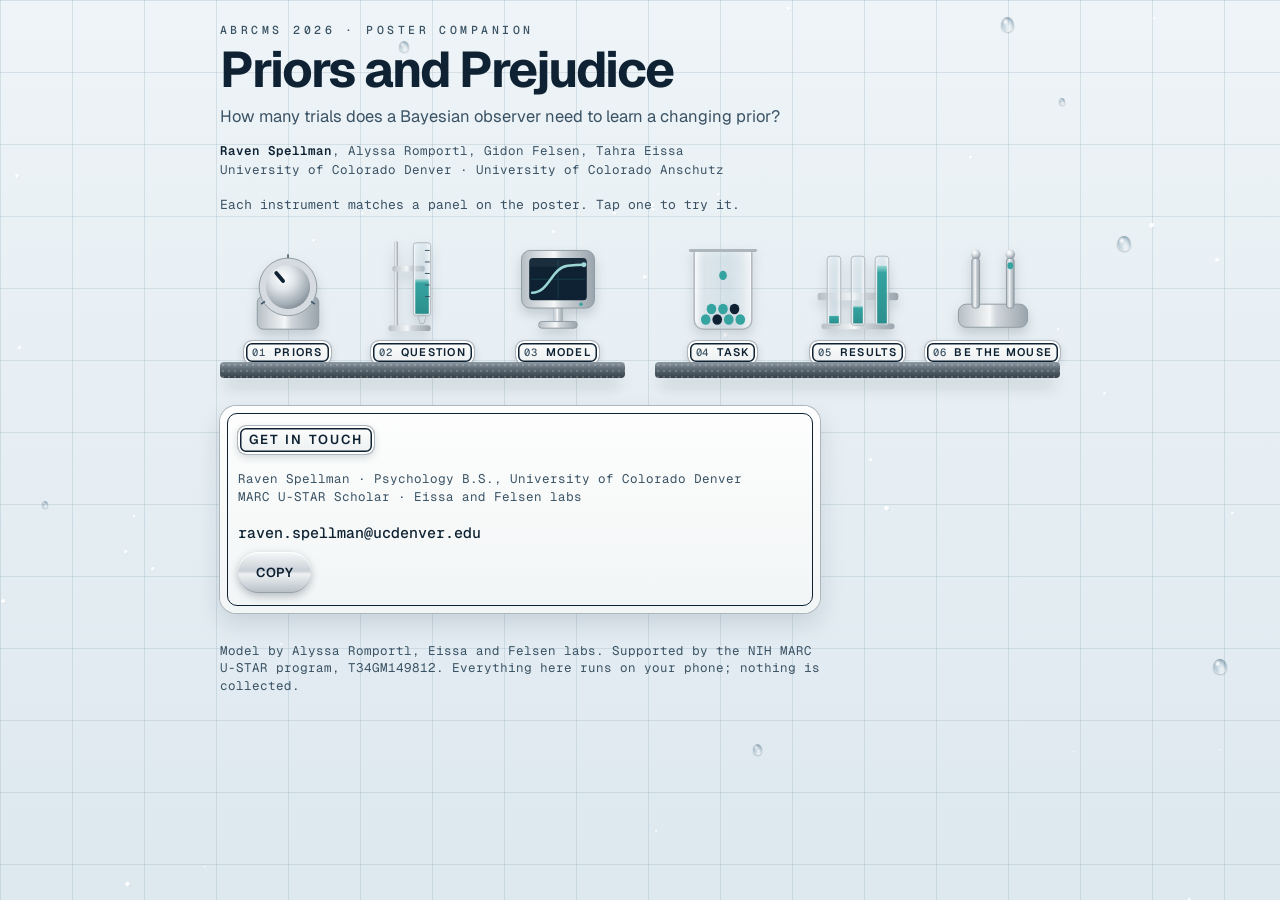
==== index.html @ 7773c052 "Move the game's wrong-flash off the reserved LATE red The be-the-mouse game flashed --late (#b9313d)" ====
<!doctype html>
<html lang="en">
<head>
<meta charset="utf-8">
<meta name="viewport" content="width=device-width,initial-scale=1,viewport-fit=cover">
<meta name="description" content="Poster companion for Priors and Prejudice (ABRCMS 2026): hands-on Bayesian observer stations.">
<title>Priors and Prejudice</title>
<link rel="stylesheet" href="https://fonts.googleapis.com/css2?family=Geist:wght@400;500;600;700&family=Geist+Mono:wght@400;500;600&display=swap">
<link rel="stylesheet" href="wetlab.css">
</head>
<body>
<style>
/* shelf page */
.shelfrow{display:grid;grid-template-columns:repeat(3,1fr);gap:8px;align-items:end;padding:0 4px}
.obj{appearance:none;border:0;background:none;cursor:pointer;display:flex;flex-direction:column;align-items:center;gap:8px;padding:6px 0 0;min-width:0}
.obj svg{width:100%;max-width:96px;height:96px;display:block;filter:drop-shadow(0 6px 6px rgba(14,34,51,.18));transition:transform .2s var(--slosh)}
.obj:hover svg,.obj:focus-visible svg{transform:translateY(-3px)}
.obj .plate{font-size:11px;letter-spacing:.12em;padding:4px 8px 5px;white-space:nowrap}
.obj .plate .n{font-size:10.5px}
.shelfwrap{display:flex;flex-direction:column;gap:0}
.shelfwrap .shelf{margin-top:-2px}
.shelves>.shelfwrap+.shelfwrap{margin-top:22px}
.mail{display:flex;gap:10px;align-items:center;flex-wrap:wrap}
.addr{font:500 15px var(--mono);user-select:all;overflow-wrap:anywhere;min-width:0;flex:1 1 100%}
.role{font:400 12.5px/1.5 var(--mono);color:var(--ink2);margin:0}
.by{font:400 12.5px/1.55 var(--mono);color:var(--ink2);margin:12px 0 0}
.by b{font-weight:600;color:var(--ink)}
.howto{font:400 13px/1.45 var(--mono);color:var(--ink2);margin:0}

/* stations share these */
.station[hidden]{display:none}
.instrument{display:flex;flex-direction:column;gap:14px}

/* 01 dial */
.s1grid{display:grid;grid-template-columns:1fr 92px;gap:14px;align-items:stretch}
.window{border-radius:14px;overflow:hidden;background:#7d8790;box-shadow:inset 0 0 0 3px var(--steel1),inset 0 0 0 4.5px var(--steel2),0 4px 10px rgba(14,34,51,.18);aspect-ratio:4/3;width:100%;max-width:100%}
.window canvas{width:100%;height:100%;display:block}
.knobrow{display:flex;align-items:center;gap:16px}
.knob{position:relative;width:108px;height:108px;flex:none;border-radius:50%;touch-action:none;cursor:grab;
  background:radial-gradient(circle at 38% 30%,#ffffff 0 10%,#e3e8eb 30%,#a9b3ba 72%,#8a959d 100%);
  box-shadow:0 0 0 6px #d5dbe0,0 0 0 7px #8f9aa3,0 8px 16px rgba(14,34,51,.35),inset 0 -4px 8px rgba(14,34,51,.25)}
.knob::after{content:"";position:absolute;left:50%;top:8px;width:5px;height:24px;margin-left:-2.5px;border-radius:3px;background:var(--ink);transform-origin:50% 46px;transform:rotate(var(--rot,0deg))}
.knobring{position:absolute;inset:-16px;border-radius:50%;pointer-events:none;background:repeating-conic-gradient(from -135deg,var(--ink2) 0 1.2deg,transparent 1.2deg 27deg);-webkit-mask:radial-gradient(circle,transparent 62px,#000 63px,#000 66px,transparent 67px);mask:radial-gradient(circle,transparent 62px,#000 63px,#000 66px,transparent 67px);opacity:.6;clip-path:polygon(50% 50%,0 100%,0 0,100% 0,100% 100%)}
.knobread{display:flex;flex-direction:column;gap:2px}
.big{font:600 34px/1 var(--mono);letter-spacing:-1px}
.tall{height:100%;min-height:220px;border-radius:12px 12px 18px 18px}
.marker{position:absolute;left:-6px;right:-6px;height:0;border-top:2px dashed var(--ink);transition:bottom .6s var(--slosh)}
.marker span{position:absolute;right:100%;top:-9px;margin-right:6px;font:500 10.5px var(--mono);white-space:nowrap;color:var(--ink2)}
.tubehead{font:600 11px var(--mono);letter-spacing:.08em;text-transform:uppercase;color:var(--ink2);text-align:center}

/* belief tubes (02, 03, 05 replay) */
.beliefs{display:grid;grid-template-columns:repeat(3,1fr);gap:10px}
.belief{display:flex;flex-direction:column;align-items:center;gap:6px}
.belief .glass{width:46px;height:150px;border-radius:8px 8px 16px 16px}
.belief .pct{font:600 15px var(--mono)}
.belief .nm{font:500 11px var(--mono);letter-spacing:.06em;color:var(--ink2);text-align:center;line-height:1.25}
.line90{position:absolute;left:0;right:0;bottom:calc(90% * .97 + 3px);border-top:1.5px dashed var(--ink);opacity:.55}

/* 02 burette with clamp */
.s2grid{display:grid;grid-template-columns:110px 1fr;gap:14px;align-items:start}
.burette{position:relative;height:300px;touch-action:none}
.burette .glass{position:absolute;left:34px;top:0;bottom:0;width:30px;border-radius:6px 6px 4px 4px}
.burette .scale{position:absolute;left:0;top:0;bottom:0;width:30px}
.burette .scale span{position:absolute;right:0;transform:translateY(50%);font:500 10.5px var(--mono);color:var(--ink2)}
.clamp{position:absolute;left:22px;width:76px;height:16px;border-radius:8px;transform:translateY(50%);cursor:ns-resize;
  background:linear-gradient(180deg,#f7f9fa,#c2cad0 45%,#eef1f3 55%,#a9b3ba);box-shadow:0 2px 5px rgba(14,34,51,.35)}
.clamp::before{content:"";position:absolute;inset:-14px -6px}
.clamp b{position:absolute;left:0;bottom:100%;margin-bottom:3px;font:600 12px var(--mono);white-space:nowrap}
.actualmark{position:absolute;left:28px;width:42px;border-top:3px solid var(--ink);transform:translateY(50%)}
.actualmark b{position:absolute;left:100%;top:-9px;margin-left:30px;font:600 12px var(--mono);white-space:nowrap;color:var(--tint-ink)}
.dripstrip{display:flex;flex-wrap:wrap;gap:3px;min-height:14px}
.dripstrip i{width:10px;height:12px;border-radius:50% 50% 50% 50%/60% 60% 40% 40%;background:var(--tint);box-shadow:inset 0 2px 2px rgba(255,255,255,.5)}
.dripstrip i.L{background:var(--ink)}
.counter{font:600 13px var(--mono);color:var(--ink2)}

/* 03 the five vessels */
.vessels{display:grid;grid-template-columns:repeat(5,1fr);gap:6px}
.vessel{display:flex;flex-direction:column;align-items:center;gap:6px;opacity:.45;transition:opacity .3s}
.vessel.on{opacity:1}
.vessel .glass{width:100%;max-width:58px;height:96px;border-radius:10px 10px 18px 18px}
.vessel .nm{font:600 10.5px var(--mono);letter-spacing:.04em;text-align:center;line-height:1.2}
.vessel .val{font:600 13px var(--mono)}
.mini3{position:absolute;inset:6px 6px 6px 6px;display:flex;gap:3px;align-items:flex-end}
.mini3 i{flex:1;background:var(--tint);border-radius:2px 2px 6px 6px;transition:height .6s var(--slosh)}
.mini3 i:nth-child(2){background:#7f93a6}.mini3 i:nth-child(3){background:var(--ink)}
.evscale{position:relative;height:72px;border-radius:12px;background:linear-gradient(90deg,rgba(14,34,51,.10),rgba(255,255,255,.6) 50%,var(--tint-soft));box-shadow:inset 0 0 0 1.5px var(--steel2)}
.evscale .mid{position:absolute;left:50%;top:8px;bottom:8px;border-left:1.5px dashed var(--ink2)}
.evscale .lab{position:absolute;bottom:6px;font:500 10.5px var(--mono);color:var(--ink2)}
.evdrop{position:absolute;top:-20px;width:20px;height:24px;margin-left:-10px;border-radius:50% 50% 50% 50%/60% 60% 40% 40%;background:var(--tint);box-shadow:inset 0 3px 3px rgba(255,255,255,.55),0 2px 4px rgba(14,34,51,.3);opacity:0;transition:top .7s cubic-bezier(.5,0,.75,0),opacity .2s}
.evdrop.in{top:30px;opacity:1}
.spouts{display:flex;justify-content:center;gap:40px}
.spout{width:58px;height:58px;border-radius:50%;display:grid;place-items:center;font:600 15px var(--mono);
  background:radial-gradient(circle at 38% 30%,#fff 0 10%,#e3e8eb 32%,#a9b3ba 80%);box-shadow:0 0 0 4px #d5dbe0,0 0 0 5px #8f9aa3,0 4px 8px rgba(14,34,51,.3);transition:background .25s,color .25s}
.spout.lit{background:var(--ink);color:var(--en1)}
.steptext{min-height:72px;font-size:16px;line-height:1.45;margin:0}
.steptext .mono{font-weight:600}

/* 04 beaker */
.s4grid{display:grid;grid-template-columns:1fr;gap:14px}
.beaker{position:relative;height:190px;border-radius:6px 6px 26px 26px;padding:12px 12px 14px;display:flex;flex-wrap:wrap-reverse;align-content:flex-start;gap:4px;justify-content:flex-start}
.beaker i{width:14px;height:16px;border-radius:50% 50% 50% 50%/60% 60% 40% 40%;background:var(--tint);box-shadow:inset 0 2px 2px rgba(255,255,255,.5);animation:fall .35s cubic-bezier(.5,0,.75,0)}
.beaker i.L{background:var(--ink)}
@keyframes fall{from{transform:translateY(-120px);opacity:0}to{transform:none;opacity:1}}
.capped{display:grid;grid-template-columns:repeat(3,1fr);gap:10px}
.cap-tube{appearance:none;border:0;background:none;cursor:pointer;display:flex;flex-direction:column;align-items:center;gap:6px;padding:0}
.cap-tube .glass{width:46px;height:104px;border-radius:4px 4px 16px 16px}
.cap-tube .stopper{width:40px;height:14px;border-radius:6px 6px 3px 3px;background:linear-gradient(180deg,#4a545d,#2b333a);margin-bottom:-6px;position:relative;z-index:1}
.cap-tube .plate{font-size:11px;padding:3px 7px 4px}
.cap-tube.right .plate{box-shadow:inset 0 0 0 2px var(--en1),inset 0 0 0 3.5px var(--tint-ink),0 0 0 1px var(--steel2)}
.cap-tube[disabled]{cursor:default}
.tally{display:flex;gap:16px;font:600 13px var(--mono)}

/* 05 lever + burettes */
.s5grid{display:grid;grid-template-columns:64px 1fr;gap:14px;align-items:stretch}
.lever{position:relative;width:64px;height:260px;touch-action:none;cursor:pointer;appearance:none;border:0;background:none;padding:0}
.lever .slot{position:absolute;left:26px;top:20px;bottom:20px;width:12px;border-radius:6px;background:linear-gradient(90deg,#2b333a,#4a545d);box-shadow:inset 0 2px 4px rgba(0,0,0,.5)}
.lever .handle{position:absolute;left:4px;width:56px;height:30px;border-radius:15px;top:8px;transition:top .5s var(--slosh);
  background:linear-gradient(180deg,#f7f9fa,#c2cad0 45%,#eef1f3 55%,#a9b3ba);box-shadow:0 3px 7px rgba(14,34,51,.4)}
.lever.down .handle{top:222px}
.lever .lab{position:absolute;left:0;right:0;bottom:-18px;text-align:center;font:600 10.5px var(--mono);letter-spacing:.1em;color:var(--ink2)}
.burets{display:grid;grid-template-columns:repeat(3,1fr);gap:10px}
.buret{display:flex;flex-direction:column;align-items:center;gap:6px;min-width:0}
.buret .glass{width:34px;height:200px;border-radius:5px 5px 3px 3px}
.buret .dots{position:absolute;left:0;right:0;top:0;bottom:0}
.buret .val{font:600 26px/1 var(--mono);letter-spacing:-1px}
.buret .nm{font:400 11px/1.3 var(--mono);color:var(--ink2);text-align:center}
.hist{width:100%;height:40px;display:block}
.why{appearance:none;border:0;cursor:pointer;font:600 12px var(--mono);letter-spacing:.1em;text-transform:uppercase;padding:12px 14px;min-height:40px;border-radius:7px;background:var(--ink);color:var(--en1)}
.why[hidden]{display:none}
.replay[hidden]{display:none}
#curve5{width:100%;height:auto;aspect-ratio:520/300;display:block;border-radius:12px;background:rgba(255,255,255,.55);box-shadow:inset 0 0 0 1.5px var(--steel2)}
.formfade{display:flex;gap:18px}
.formfade>div{flex:1;min-width:0}
.formfade .big{font-size:40px}
.formfade .cap{display:block;margin-top:3px}

/* 06 game */
.score{display:grid;grid-template-columns:1fr 1fr;gap:12px}
.score .sheet{padding:14px 14px}
.score .big{font-size:30px}
.gamebtns{display:grid;grid-template-columns:1fr 1fr;gap:14px}
.gamebtns .spout{width:100%;height:76px;border-radius:38px;font:600 16px var(--display);letter-spacing:.06em;cursor:pointer;border:0}
.gamebtns .spout[disabled]{opacity:.5;cursor:default}
.flash{transition:box-shadow .2s}
.flash.ok{box-shadow:inset 0 0 0 3px var(--steel1),inset 0 0 0 4.5px var(--steel2),0 0 0 4px var(--tint)}
.flash.no{box-shadow:inset 0 0 0 3px var(--steel1),inset 0 0 0 4.5px var(--steel2),0 0 0 4px var(--pen-warm)}

/* tablet + desktop: use the width. Stations go two-column (instrument left, title/explanation right); the shelf stays compact. Phone is untouched. */
@media (min-width:880px){
  .wrap{max-width:920px}
  #home{max-width:840px;margin-inline:auto}
  #home>header,#home>.howto,#home>.sheet,#home>.cap{max-width:600px}
  .shelves{display:grid;grid-template-columns:1fr 1fr;gap:30px;align-items:end}
  .shelves>.shelfwrap+.shelfwrap{margin-top:0}
  .station:not(#home):not([hidden]){display:grid;grid-template-columns:minmax(0,.95fr) minmax(0,1.05fr);column-gap:34px;row-gap:18px;align-items:start}
  .station:not(#home)>.bar{grid-column:1/-1;margin-bottom:0}
  .station:not(#home)>.next{grid-column:1/-1;margin-top:4px}
  .station:not(#home)>.paper{grid-column:1/-1}
  .station:not(#home)>.head{grid-column:1;align-self:center}
  .station:not(#home)>.insight{grid-column:1;align-self:start}
  .station:not(#home)>.instrument{grid-column:2;align-self:start}
  .station:not(#home) .title{margin-top:0}
}
@media (min-width:1200px){.wrap{max-width:1000px}}
</style>

<div class="drops" id="drops" aria-hidden="true"></div>
<main class="wrap">

<!-- ===================== THE SHELF ===================== -->
<section id="home" class="station stack">
  <header>
    <p class="eyebrow">ABRCMS 2026 · Poster companion</p>
    <h1 class="title">Priors and Prejudice</h1>
    <p class="lede">How many trials does a Bayesian observer need to learn a changing prior?</p>
    <p class="by"><b>Raven Spellman</b>, Alyssa Romportl, Gidon Felsen, Tahra Eissa<br>University of Colorado Denver · University of Colorado Anschutz</p>
  </header>
  <p class="howto">Each instrument matches a panel on the poster. Tap one to try it.</p>
  <div class="shelves">
  <div class="shelfwrap">
    <div class="shelfrow">
      <button class="obj" data-go="s1" aria-label="01 Why priors"><svg viewBox="0 0 100 100" aria-hidden="true"><use href="#i-dial"/></svg><span class="plate"><span class="n">01</span>Priors</span></button>
      <button class="obj" data-go="s2" aria-label="02 The question"><svg viewBox="0 0 100 100" aria-hidden="true"><use href="#i-burette"/></svg><span class="plate"><span class="n">02</span>Question</span></button>
      <button class="obj" data-go="s3" aria-label="03 The model"><svg viewBox="0 0 100 100" aria-hidden="true"><use href="#i-screen"/></svg><span class="plate"><span class="n">03</span>Model</span></button>
    </div>
    <div class="shelf"></div>
  </div>
  <div class="shelfwrap">
    <div class="shelfrow">
      <button class="obj" data-go="s4" aria-label="04 Simulated task"><svg viewBox="0 0 100 100" aria-hidden="true"><use href="#i-beaker"/></svg><span class="plate"><span class="n">04</span>Task</span></button>
      <button class="obj" data-go="s5" aria-label="05 Preliminary results"><svg viewBox="0 0 100 100" aria-hidden="true"><use href="#i-rack"/></svg><span class="plate"><span class="n">05</span>Results</span></button>
      <button class="obj" data-go="s6" aria-label="06 Takeaway and be the mouse"><svg viewBox="0 0 100 100" aria-hidden="true"><use href="#i-spouts"/></svg><span class="plate"><span class="n">06</span>Be the mouse</span></button>
    </div>
    <div class="shelf"></div>
  </div>
  </div>

  <div class="sheet stack" style="margin-top:12px">
    <span class="plate" style="align-self:flex-start">Get in touch</span>
    <p class="role">Raven Spellman · Psychology B.S., University of Colorado Denver<br>MARC U-STAR Scholar · Eissa and Felsen labs</p>
    <div class="mail"><span class="addr" id="addr">raven.spellman@ucdenver.edu</span><button class="chrome" id="copy" type="button" style="padding:12px 18px;font-size:13px">COPY</button></div>
  </div>
  <p class="cap">Model by Alyssa Romportl, Eissa and Felsen labs. Supported by the NIH MARC U-STAR program, T34GM149812. Everything here runs on your phone; nothing is collected.</p>
</section>

<!-- ===================== 01 ===================== -->
<section id="s1" class="station stack" hidden>
  <div class="bar"><button class="glassbtn" data-go="home" aria-label="Back to the shelf">←</button><span class="plate"><span class="n">01</span>Why priors</span></div>
  <div class="head"><h2 class="title">Faint evidence, strong prior</h2>
  <p class="lede">The observer is in a mostly-right block (80/20) and knows it. This grating drifts <b>left</b>. Turn the dial down and watch which way it chooses.</p></div>
  <div class="instrument">
    <div class="s1grid">
      <div class="stack" style="gap:14px">
        <div class="window"><canvas id="g1" width="320" height="240" aria-label="Drifting grating"></canvas></div>
        <div class="knobrow">
          <div class="knob" id="knob" role="slider" tabindex="0" aria-label="Contrast" aria-valuemin="0" aria-valuemax="100" aria-valuenow="100"><span class="knobring"></span></div>
          <div class="knobread"><span class="cap">contrast</span><span class="big" id="k-val">1.00</span><span class="cap" id="k-word">strong</span></div>
        </div>
      </div>
      <div class="stack" style="gap:6px;align-items:center">
        <div class="tubehead">chooses right</div>
        <div class="glass tall" style="width:56px;flex:1"><i class="liq" id="t1" style="--lv:0%"></i><i class="ticks"></i><div class="marker" id="m1"></div></div>
        <div class="big" id="t1v" style="font-size:22px">0%</div>
        <div class="cap" id="m1v" style="text-align:center">- - no prior</div>
      </div>
    </div>
  </div>
  <p class="insight" id="ins1" hidden><b>What you just saw</b>When the evidence is faint, the observer chooses with the block, not the grating. That's the prior at work.</p>
  <div class="next"><span></span><button class="chrome" data-go="s2">Next: the question →</button></div>
</section>

<!-- ===================== 02 ===================== -->
<section id="s2" class="station stack" hidden>
  <div class="bar"><button class="glassbtn" data-go="home" aria-label="Back to the shelf">←</button><span class="plate"><span class="n">02</span>The question</span></div>
  <div class="head"><h2 class="title">How fast does it learn a block?</h2>
  <p class="lede">It starts with no idea which block it's in. The block is 80/20. Drag the clamp: how many trials until it has learned the block, so its lean stops changing?</p></div>
  <div class="instrument">
    <div class="s2grid">
      <div class="burette" id="bur2">
        <div class="scale" id="sc2"></div>
        <div class="glass"><i class="liq" id="b2liq" style="--lv:0%"></i></div>
        <div class="actualmark" id="act2" hidden><b></b></div>
        <div class="clamp" id="clamp2" role="slider" tabindex="0" aria-label="Your guess in trials" aria-valuemin="1" aria-valuemax="40"><b id="clampv">guess 15</b></div>
      </div>
      <div class="stack" style="gap:12px">
        <div class="beliefs" id="bel2"></div>
        <div class="counter" id="cnt2">trial 0</div>
        <div class="dripstrip" id="drip2" aria-label="Trials so far"></div>
      </div>
    </div>
    <div class="row"><button class="key" id="run2">Run the trials</button><span class="cap" id="res2"></span></div>
  </div>
  <p class="insight" id="ins2" hidden><b>What you just saw</b>About 6 to 10 trials, a biased block is learned fast. The poster asks the harder half: once the block turns neutral, how long until the old bias fades?</p>
  <div class="next"><button class="chrome" data-go="s1">← 01</button><button class="chrome" data-go="s3">Next: the model →</button></div>
</section>

<!-- ===================== 03 ===================== -->
<section id="s3" class="station stack" hidden>
  <div class="bar"><button class="glassbtn" data-go="home" aria-label="Back to the shelf">←</button><span class="plate"><span class="n">03</span>The model</span></div>
  <div class="head"><h2 class="title">One trial, step by step</h2>
  <p class="lede">Tap Step to walk one trial through the observer.</p></div>
  <div class="instrument">
    <div class="vessels">
      <div class="vessel on" id="v0"><div class="glass"><div class="mini3" id="mini"><i></i><i></i><i></i></div></div><span class="nm">block<br>belief</span><span class="val" id="vv0">·</span></div>
      <div class="vessel" id="v1"><div class="glass"><i class="liq" id="l1" style="--lv:0%"></i></div><span class="nm">prior<br>P(right)</span><span class="val" id="vv1">·</span></div>
      <div class="vessel" id="v2"><div class="glass"><i class="liq" id="l2" style="--lv:0%;--c:#7f93a6"></i></div><span class="nm">evidence<br>m</span><span class="val" id="vv2">·</span></div>
      <div class="vessel" id="v3"><div class="glass"><i class="liq" id="l3" style="--lv:0%"></i></div><span class="nm">posterior<br>P(right)</span><span class="val" id="vv3">·</span></div>
      <div class="vessel" id="v4"><div class="glass"><i class="liq" id="l4" style="--lv:0%;--c:#0e2233"></i></div><span class="nm">choice</span><span class="val" id="vv4">·</span></div>
    </div>
    <div class="evscale" id="evs"><span class="mid"></span><span class="lab" style="left:10px">looks left</span><span class="lab" style="right:10px">looks right</span><span class="evdrop" id="evd"></span></div>
    <div class="spouts"><span class="spout" id="spL">L</span><span class="spout" id="spR">R</span></div>
    <p class="steptext" id="st3"></p>
    <div class="row"><button class="key" id="step3">Step ▸</button><button class="chrome" id="new3">New trial</button></div>
  </div>
  <p class="insight" id="ins3" hidden><b>What you just saw</b>Every trial it mixes what it expects with what it sees, then updates what it expects.</p>
  <div class="next"><button class="chrome" data-go="s2">← 02</button><button class="chrome" data-go="s4">Next: the task →</button></div>
</section>

<!-- ===================== 04 ===================== -->
<section id="s4" class="station stack" hidden>
  <div class="bar"><button class="glassbtn" data-go="home" aria-label="Back to the shelf">←</button><span class="plate"><span class="n">04</span>Simulated task</span></div>
  <div class="head"><h2 class="title">Which block is this?</h2>
  <p class="lede">A block is hidden. Each drop is a trial: <b style="color:var(--tint-ink)">teal</b> means the grating moved right, <b>navy</b> means left. Tap the block when you think you know.</p></div>
  <div class="instrument">
    <div class="glass beaker" id="beaker" aria-label="Trials so far"></div>
    <div class="tally"><span id="tR">right 0</span><span id="tL">left 0</span><span id="tN" style="color:var(--ink2)">trial 0</span></div>
    <div class="capped" id="caps">
      <button class="cap-tube" data-p="0.8"><span class="stopper"></span><span class="glass"><i class="liq" style="--lv:80%"></i></span><span class="plate">80/20</span></button>
      <button class="cap-tube" data-p="0.5"><span class="stopper"></span><span class="glass"><i class="liq" style="--lv:50%"></i></span><span class="plate">50/50</span></button>
      <button class="cap-tube" data-p="0.2"><span class="stopper"></span><span class="glass"><i class="liq" style="--lv:20%"></i></span><span class="plate">20/80</span></button>
    </div>
    <p class="steptext" id="res4" style="min-height:48px"></p>
    <div class="row"><button class="chrome" id="new4">New hidden block</button></div>
  </div>
  <p class="insight" id="ins4" hidden><b>What you just saw</b>The mouse never sees the label. It has to infer the block from trials, just like you did.</p>
  <div class="next"><button class="chrome" data-go="s3">← 03</button><button class="chrome" data-go="s5">Next: results →</button></div>
</section>

<!-- ===================== 05 ===================== -->
<section id="s5" class="station stack" hidden>
  <div class="bar"><button class="glassbtn" data-go="home" aria-label="Back to the shelf">←</button><span class="plate"><span class="n">05</span>Results</span></div>
  <div class="head"><h2 class="title">A bias forms, then fades</h2>
  <p class="lede">Pull the lever to run 2,000 mice twice: entering an 80/20 block, then after that block turns 50/50. The curve is the share that choose the biased side.</p></div>
  <div class="instrument">
    <div class="s5grid">
      <button class="lever" id="lever" aria-label="Pull the lever to run 2,000 simulated mice"><span class="slot"></span><span class="handle"></span><span class="lab">PULL</span></button>
      <div class="stack" style="gap:14px">
        <canvas id="curve5" width="520" height="300" aria-label="Share of mice choosing the biased side, forming then fading"></canvas>
        <div class="formfade">
          <div><div class="big" id="formN">·</div><span class="cap">trials to settle into a bias</span></div>
          <div><div class="big" id="fadeN">·</div><span class="cap">trials for the bias to fade once neutral</span></div>
        </div>
      </div>
    </div>
  </div>
  <p class="insight" id="ins5" hidden><b>What you just saw</b>The observer settles into a bias about twice as fast as it lets one go. Once the block turns neutral the old bias lingers about 12 trials, so shedding a bias, not forming it, sets how long a block needs to be.</p>
  <div class="next"><button class="chrome" data-go="s4">← 04</button><button class="chrome" data-go="s6">Next: be the mouse →</button></div>
</section>

<!-- ===================== 06 ===================== -->
<section id="s6" class="station stack" hidden>
  <div class="bar"><button class="glassbtn" data-go="home" aria-label="Back to the shelf">←</button><span class="plate"><span class="n">06</span>Takeaway</span></div>
  <div class="sheet paper"><p class="prompt">A Bayesian observer picks up a bias in about 6 trials but needs about 12 to let it go once the block turns neutral, so block length is set by the slower, fading side. Next: run the mice and record neural activity cell by cell, to test whether real biases form and shed this fast.</p></div>
  <div class="head"><h2 class="title">Be the mouse</h2>
  <p class="lede">20 trials in a hidden block. Watch the grating, then lick left or right. The observer plays the same trials.</p></div>
  <div class="instrument">
    <div class="window flash" id="win6"><canvas id="g6" width="320" height="240" aria-label="Grating for this trial"></canvas></div>
    <div class="counter" id="cnt6">Tap Start</div>
    <div class="gamebtns"><button class="spout" id="lickL" disabled>← LEFT</button><button class="spout" id="lickR" disabled>RIGHT →</button></div>
    <div class="row"><button class="key" id="start6">Start</button></div>
    <div class="score" id="score6" hidden>
      <div class="sheet"><span class="cap">you</span><div class="big" id="sc-you">0/20</div></div>
      <div class="sheet"><span class="cap">observer</span><div class="big" id="sc-obs">0/20</div></div>
    </div>
    <p class="steptext" id="res6" hidden></p>
  </div>
  <div class="next"><button class="chrome" data-go="s5">← 05</button><a class="chrome" href="model.html" style="text-decoration:none">Full bench →</a></div>
</section>

</main>

<!-- shelf objects, drawn once -->
<svg width="0" height="0" style="position:absolute" aria-hidden="true">
  <defs>
    <linearGradient id="glassG" x1="0" x2="1"><stop offset="0" stop-color="#fff" stop-opacity=".9"/><stop offset=".18" stop-color="#e3eef4" stop-opacity=".4"/><stop offset=".6" stop-color="#cfe2ec" stop-opacity=".35"/><stop offset="1" stop-color="#fff" stop-opacity=".75"/></linearGradient>
    <linearGradient id="liqG" x1="0" y1="0" x2="0" y2="1"><stop offset="0" stop-color="#9ad6d3"/><stop offset=".12" stop-color="#35a3a0"/><stop offset="1" stop-color="#2b8f8c"/></linearGradient>
    <radialGradient id="chromeG" cx=".38" cy=".3" r=".75"><stop offset="0" stop-color="#fff"/><stop offset=".35" stop-color="#e1e6ea"/><stop offset=".8" stop-color="#a3adb5"/><stop offset="1" stop-color="#7f8a93"/></radialGradient>
    <linearGradient id="steelG" x1="0" x2="1"><stop offset="0" stop-color="#b6bfc6"/><stop offset=".45" stop-color="#f4f6f7"/><stop offset=".55" stop-color="#d0d6db"/><stop offset="1" stop-color="#9aa4ac"/></linearGradient>
    <symbol id="i-dial" viewBox="0 0 100 100"><rect x="18" y="62" width="64" height="34" rx="6" fill="url(#steelG)" stroke="#8f9aa3"/><circle cx="50" cy="52" r="30" fill="#d5dbe0" stroke="#8f9aa3"/><circle cx="50" cy="52" r="23" fill="url(#chromeG)"/><rect x="48" y="31" width="4" height="15" rx="2" fill="#0e2233" transform="rotate(-40 50 52)"/><g stroke="#3a5264" stroke-width="1.5"><line x1="22" y1="70" x2="26" y2="67"/><line x1="78" y1="70" x2="74" y2="67"/><line x1="50" y1="18" x2="50" y2="22"/></g></symbol>
    <symbol id="i-burette" viewBox="0 0 100 100"><rect x="20" y="4" width="4" height="92" rx="2" fill="url(#steelG)"/><rect x="14" y="92" width="44" height="6" rx="3" fill="url(#steelG)"/><rect x="18" y="30" width="34" height="6" rx="3" fill="url(#steelG)"/><rect x="40" y="6" width="18" height="76" rx="3" fill="url(#glassG)" stroke="#aeb6bd"/><rect x="42" y="44" width="14" height="36" fill="url(#liqG)"/><path d="M45 82h8l-2 8h-4z" fill="url(#glassG)" stroke="#aeb6bd"/><g stroke="#3a5264" stroke-width="1"><line x1="52" y1="14" x2="57" y2="14"/><line x1="52" y1="26" x2="57" y2="26"/><line x1="52" y1="38" x2="57" y2="38"/><line x1="52" y1="50" x2="57" y2="50"/><line x1="52" y1="62" x2="57" y2="62"/></g></symbol>
    <symbol id="i-screen" viewBox="0 0 100 100"><rect x="45" y="73" width="10" height="15" fill="url(#steelG)"/><rect x="30" y="88" width="40" height="7" rx="3" fill="url(#steelG)" stroke="#8f9aa3"/><rect x="12" y="14" width="76" height="60" rx="9" fill="url(#steelG)" stroke="#8f9aa3"/><rect x="20" y="22" width="60" height="44" rx="4" fill="#0e2233"/><g stroke="#35a3a0" stroke-width="1" opacity=".22"><line x1="50" y1="24" x2="50" y2="64"/><line x1="22" y1="44" x2="78" y2="44"/></g><path d="M23 58C41 58 43 32 60 30 69 29 73 29 77 29" fill="none" stroke="#9ad6d3" stroke-width="2.6" stroke-linecap="round" stroke-linejoin="round"/><circle cx="77" cy="29" r="2.6" fill="#9ad6d3"/><rect x="20" y="22" width="60" height="9" rx="4" fill="#fff" opacity=".05"/><circle cx="74" cy="70" r="1.8" fill="#35a3a0"/></symbol>
    <symbol id="i-beaker" viewBox="0 0 100 100"><path d="M20 14h60v72c0 6-4 10-10 10H30c-6 0-10-4-10-10z" fill="url(#glassG)" stroke="#aeb6bd" stroke-width="1.5"/><path d="M16 14h68" stroke="#aeb6bd" stroke-width="3" stroke-linecap="round"/><g><ellipse cx="32" cy="86" rx="5" ry="5.5" fill="#35a3a0"/><ellipse cx="44" cy="86" rx="5" ry="5.5" fill="#0e2233"/><ellipse cx="56" cy="86" rx="5" ry="5.5" fill="#35a3a0"/><ellipse cx="68" cy="86" rx="5" ry="5.5" fill="#35a3a0"/><ellipse cx="38" cy="75" rx="5" ry="5.5" fill="#35a3a0"/><ellipse cx="50" cy="75" rx="5" ry="5.5" fill="#35a3a0"/><ellipse cx="62" cy="75" rx="5" ry="5.5" fill="#0e2233"/><ellipse cx="50" cy="40" rx="4" ry="4.8" fill="#35a3a0"/></g></symbol>
    <symbol id="i-rack" viewBox="0 0 100 100"><rect x="8" y="58" width="84" height="8" rx="3" fill="url(#steelG)"/><rect x="12" y="90" width="76" height="6" rx="3" fill="url(#steelG)"/><g><rect x="18" y="20" width="14" height="72" rx="3" fill="url(#glassG)" stroke="#aeb6bd"/><rect x="20" y="82" width="10" height="8" fill="url(#liqG)"/><rect x="43" y="20" width="14" height="72" rx="3" fill="url(#glassG)" stroke="#aeb6bd"/><rect x="45" y="72" width="10" height="18" fill="url(#liqG)"/><rect x="68" y="20" width="14" height="72" rx="3" fill="url(#glassG)" stroke="#aeb6bd"/><rect x="70" y="30" width="10" height="60" fill="url(#liqG)"/></g></symbol>
    <symbol id="i-spouts" viewBox="0 0 100 100"><rect x="14" y="70" width="72" height="24" rx="8" fill="url(#steelG)" stroke="#8f9aa3"/><rect x="28" y="22" width="8" height="52" rx="3" fill="url(#steelG)" stroke="#8f9aa3"/><rect x="64" y="22" width="8" height="52" rx="3" fill="url(#steelG)" stroke="#8f9aa3"/><path d="M28 22c0-8 8-8 8 0" fill="url(#steelG)"/><circle cx="32" cy="18" r="5" fill="url(#chromeG)"/><circle cx="68" cy="18" r="5" fill="url(#chromeG)"/><ellipse cx="68" cy="30" rx="3" ry="3.6" fill="#35a3a0"/></symbol>
  </defs>
</svg>

<script src="model.js"></script>
<script src="app.js"></script>

</body>
</html>
---- wetlab.css ----
/* Wet Lab materials for the poster companion. Day room, liquid: Teal. One look for every viewer, to match the
   printed poster. Layout: one phone column; each station is a single screen holding one instrument. */
:root,:root:not([data-theme="light"]),:root[data-theme="dark"]{
  --wall-a:#eef4f7; --wall-b:#dde8ef; --grout:rgba(110,145,165,.2);
  --ink:#0e2233; --ink2:#3a5264; --ink3:#5a6b78;
  --en1:#fdfefd; --en2:#eceff0; --steel1:#d5dbe0; --steel2:#aeb6bd; --graphite:#3b4650;
  --paper1:#fbf8f1; --paper2:#f1ece1;
  --tint:#35a3a0; --tint-ink:#1f7a77; --tint-soft:rgba(53,163,160,.16);
  --late:#b9313d; /* LATE / overdue only */
  --pen-warm:hsl(from var(--tint) calc(h + 150) 58% 46%); /* warm accent derived from the liquid */
  --display:'Geist',system-ui,-apple-system,'Segoe UI',sans-serif;
  --mono:'Geist Mono',ui-monospace,SFMono-Regular,Menlo,monospace;
  --slosh:cubic-bezier(.3,1.25,.5,1);
  color-scheme:light;
}
*{box-sizing:border-box}
html,body{margin:0}
body{color:var(--ink);font-family:var(--display);-webkit-font-smoothing:antialiased;-webkit-tap-highlight-color:transparent;
  background:linear-gradient(var(--grout) 1px,transparent 1px) 0 0/72px 72px,linear-gradient(90deg,var(--grout) 1px,transparent 1px) 0 0/72px 72px,linear-gradient(180deg,var(--wall-a),var(--wall-b)) fixed;
  background-color:var(--wall-b)}
button{font-family:inherit;color:inherit}
:focus-visible{outline:2.5px solid var(--tint-ink);outline-offset:3px}

/* condensation */
.drops{position:fixed;inset:0;pointer-events:none;z-index:0}
.drop{position:absolute;border-radius:50% 50% 47% 53%/56% 56% 44% 44%;background:radial-gradient(ellipse at 31% 27%,rgba(255,255,255,.97) 0 9%,rgba(255,255,255,0) 23%),radial-gradient(ellipse at 64% 78%,rgba(255,255,255,.6) 0 13%,rgba(255,255,255,0) 40%),radial-gradient(ellipse at 50% 42%,rgba(30,85,120,.06),rgba(30,85,120,.3) 100%);box-shadow:inset 0 -1px 2px rgba(255,255,255,.65),inset 0 2px 3px rgba(14,50,78,.3),0 1px 1.5px rgba(8,36,56,.22)}
.drop.sm{border-radius:50%;background:radial-gradient(circle at 35% 30%,rgba(255,255,255,.95) 0 25%,rgba(255,255,255,.25) 60%,rgba(20,60,90,.25) 100%);box-shadow:none}

.wrap{position:relative;z-index:1;max-width:520px;margin:0 auto;padding-inline:18px;padding-block:22px 40px}

/* type */
.eyebrow{font:500 11.5px var(--mono);letter-spacing:.3em;text-transform:uppercase;color:var(--ink2);margin:0}
.title{font-weight:700;letter-spacing:-.04em;line-height:1;margin:8px 0 0;text-wrap:balance}
h1.title{font-size:clamp(36px,10.5vw,50px)}
h2.title{font-size:clamp(28px,8vw,36px)}
.lede{font-size:16.5px;line-height:1.45;color:var(--ink2);margin:10px 0 0;text-wrap:pretty}
.mono{font-family:var(--mono);font-variant-numeric:tabular-nums}

/* granite shelf */
.shelf{height:16px;border-radius:4px;background:radial-gradient(circle,rgba(255,255,255,.18) 0 1px,transparent 1.6px) 0 0/6px 6px,linear-gradient(180deg,#8d9aa4,#5c6973 45%,#353f48);box-shadow:0 12px 16px -6px rgba(14,34,51,.38)}

/* enamel: the label plate, the sheet with a navy line inset, the key */
.plate{display:inline-flex;align-items:center;gap:8px;padding:5px 11px 6px;border-radius:8px;background:linear-gradient(180deg,var(--en1),var(--en2));
  font:600 13px var(--display);letter-spacing:.16em;text-transform:uppercase;color:var(--ink);
  box-shadow:inset 0 0 0 2px var(--en1),inset 0 0 0 3.5px var(--ink),0 0 0 1px var(--steel2),0 3px 8px rgba(14,34,51,.18)}
.plate .n{font:500 12px var(--mono);letter-spacing:.08em;color:var(--ink2)}
.sheet{position:relative;border-radius:16px;padding:20px 18px;background:linear-gradient(180deg,var(--en1),#f2f5f6);box-shadow:0 0 0 1px var(--steel2),0 10px 24px rgba(14,34,51,.13)}
.sheet::before{content:"";position:absolute;inset:7px;border:1.5px solid var(--ink);border-radius:10px;pointer-events:none}
.sheet>*{position:relative}
.paper{background:linear-gradient(180deg,var(--paper1),var(--paper2))}

/* chrome: pills, knobs, beads */
.chrome{appearance:none;border:0;cursor:pointer;border-radius:999px;padding:13px 22px;font:600 15px var(--display);letter-spacing:.04em;color:var(--ink);
  background:linear-gradient(180deg,#f7f9fa 0%,#c9d0d6 46%,#eef1f3 54%,#b6bfc6 100%);box-shadow:inset 0 1px 0 #fff,inset 0 -1px 0 rgba(14,34,51,.2),0 3px 8px rgba(14,34,51,.28);
  transition:transform .12s}
.chrome:active{transform:translateY(1px) scale(.98)}
.chrome[disabled]{opacity:.45;cursor:default}
.key{appearance:none;border:0;cursor:pointer;border-radius:12px;padding:14px 18px;font:600 16px var(--display);background:var(--ink);color:var(--en1);box-shadow:0 4px 10px rgba(14,34,51,.28)}
.key.ghost{background:linear-gradient(180deg,var(--en1),var(--en2));color:var(--ink);box-shadow:inset 0 0 0 2px var(--en1),inset 0 0 0 3.5px var(--ink),0 3px 8px rgba(14,34,51,.15)}
.glassbtn{appearance:none;border:0;cursor:pointer;width:46px;height:46px;border-radius:50%;display:grid;place-items:center;font:600 18px var(--mono);color:var(--ink);
  background:radial-gradient(circle at 34% 28%,rgba(255,255,255,.98) 0 14%,rgba(255,255,255,.4) 34%,rgba(170,205,225,.45) 70%,rgba(110,160,190,.55) 100%);
  box-shadow:inset 0 -3px 6px rgba(255,255,255,.7),inset 0 3px 6px rgba(14,50,78,.25),0 4px 10px rgba(14,34,51,.25)}

/* glass vessels with liquid */
.glass{position:relative;overflow:hidden;background:linear-gradient(90deg,rgba(255,255,255,.88) 0%,rgba(255,255,255,.2) 14%,rgba(205,226,240,.18) 45%,rgba(255,255,255,.08) 74%,rgba(255,255,255,.65) 96%),rgba(205,226,240,.25);
  box-shadow:inset 0 0 0 1.5px rgba(174,182,189,.95),inset 0 -8px 14px rgba(110,170,195,.18)}
.liq{position:absolute;left:3px;right:3px;bottom:3px;height:var(--lv,0%);border-radius:0 0 inherit inherit;opacity:.9;
  background:linear-gradient(90deg,rgba(255,255,255,0) 8%,rgba(255,255,255,.28) 50%,rgba(255,255,255,0) 92%),linear-gradient(180deg,color-mix(in srgb,var(--c,var(--tint)) 45%,white) 0,var(--c,var(--tint)) 9px);
  transition:height .6s var(--slosh)}
.liq::before{content:"";position:absolute;left:0;right:0;top:-3px;height:6px;border-radius:50%;background:color-mix(in srgb,var(--c,var(--tint)) 35%,white)}
.liq[style*="--lv:0%"]::before{display:none}
.ticks{position:absolute;right:0;top:6px;bottom:6px;width:10px;background:repeating-linear-gradient(180deg,var(--ink2) 0 1px,transparent 1px 10%);opacity:.5}

/* the station frame */
.bar{display:flex;align-items:center;justify-content:space-between;gap:12px;margin-bottom:14px}
.prompt{font-size:17px;line-height:1.4;font-weight:500;margin:0}
.insight{font-size:17px;line-height:1.45;margin:0;padding:14px 16px;border-radius:12px;background:var(--tint-soft);border:1.5px solid color-mix(in srgb,var(--tint) 50%,transparent);transition:opacity .4s}
.insight[hidden]{display:none}
.insight b{font:600 11px var(--mono);letter-spacing:.2em;text-transform:uppercase;color:var(--tint-ink);display:block;margin-bottom:4px}
.draft{font:500 10.5px var(--mono);letter-spacing:.12em;text-transform:uppercase;color:var(--late);margin-left:6px}
.stack{display:flex;flex-direction:column;gap:16px}
.row{display:flex;gap:12px;align-items:center;flex-wrap:wrap}
.cap{font:400 12.5px/1.4 var(--mono);color:var(--ink2)}
.next{display:flex;justify-content:space-between;gap:12px;margin-top:6px}

@media (prefers-reduced-motion:reduce){*{transition:none!important;animation:none!important}}
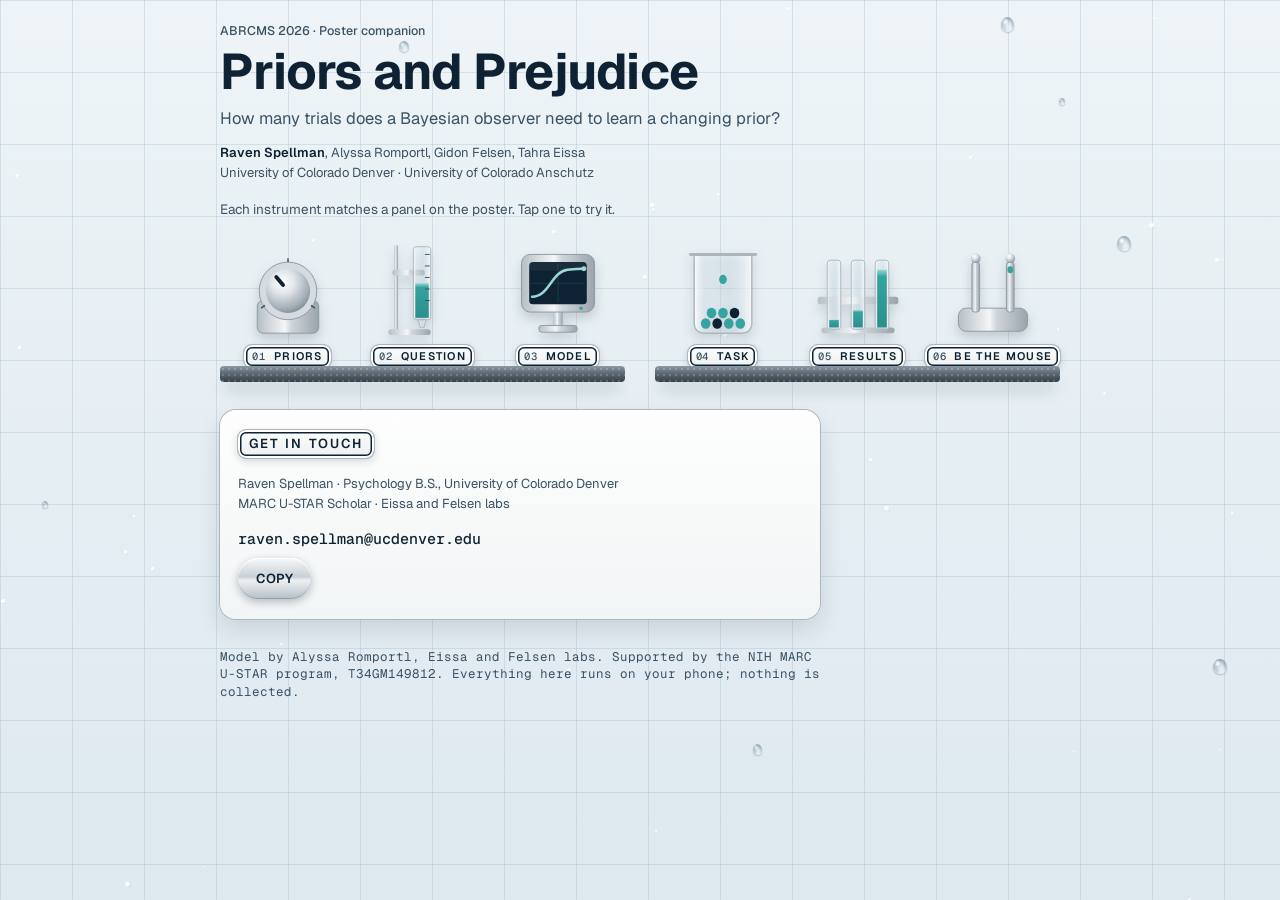
==== commit bed81c39: "Clean slop tells on the companion; fix the fade number to 11 Sentence-case the eyebrow and "What you" ====
--- a/index.html
+++ b/index.html
@@ -22,10 +22,10 @@
 .shelves>.shelfwrap+.shelfwrap{margin-top:22px}
 .mail{display:flex;gap:10px;align-items:center;flex-wrap:wrap}
 .addr{font:500 15px var(--mono);user-select:all;overflow-wrap:anywhere;min-width:0;flex:1 1 100%}
-.role{font:400 12.5px/1.5 var(--mono);color:var(--ink2);margin:0}
-.by{font:400 12.5px/1.55 var(--mono);color:var(--ink2);margin:12px 0 0}
+.role{font:400 13px/1.5 var(--display);color:var(--ink2);margin:0}
+.by{font:400 13px/1.55 var(--display);color:var(--ink2);margin:12px 0 0}
 .by b{font-weight:600;color:var(--ink)}
-.howto{font:400 13px/1.45 var(--mono);color:var(--ink2);margin:0}
+.howto{font:400 13.5px/1.5 var(--display);color:var(--ink2);margin:0}
 
 /* stations share these */
 .station[hidden]{display:none}
@@ -313,14 +313,14 @@
       </div>
     </div>
   </div>
-  <p class="insight" id="ins5" hidden><b>What you just saw</b>The observer settles into a bias about twice as fast as it lets one go. Once the block turns neutral the old bias lingers about 12 trials, so shedding a bias, not forming it, sets how long a block needs to be.</p>
+  <p class="insight" id="ins5" hidden><b>What you just saw</b>The observer settles into a bias about twice as fast as it lets one go. Once the block turns neutral the old bias lingers about 11 trials, so shedding a bias, not forming it, sets how long a block needs to be.</p>
   <div class="next"><button class="chrome" data-go="s4">← 04</button><button class="chrome" data-go="s6">Next: be the mouse →</button></div>
 </section>
 
 <!-- ===================== 06 ===================== -->
 <section id="s6" class="station stack" hidden>
   <div class="bar"><button class="glassbtn" data-go="home" aria-label="Back to the shelf">←</button><span class="plate"><span class="n">06</span>Takeaway</span></div>
-  <div class="sheet paper"><p class="prompt">A Bayesian observer picks up a bias in about 6 trials but needs about 12 to let it go once the block turns neutral, so block length is set by the slower, fading side. Next: run the mice and record neural activity cell by cell, to test whether real biases form and shed this fast.</p></div>
+  <div class="sheet paper"><p class="prompt">A Bayesian observer picks up a bias in about 6 trials but needs about 11 to let it go once the block turns neutral, so block length is set by the slower, fading side. Next: run the mice and record neural activity cell by cell, to test whether real biases form and shed this fast.</p></div>
   <div class="head"><h2 class="title">Be the mouse</h2>
   <p class="lede">20 trials in a hidden block. Watch the grating, then lick left or right. The observer plays the same trials.</p></div>
   <div class="instrument">
--- a/wetlab.css
+++ b/wetlab.css
@@ -29,8 +29,8 @@
 .wrap{position:relative;z-index:1;max-width:520px;margin:0 auto;padding-inline:18px;padding-block:22px 40px}
 
 /* type */
-.eyebrow{font:500 11.5px var(--mono);letter-spacing:.3em;text-transform:uppercase;color:var(--ink2);margin:0}
-.title{font-weight:700;letter-spacing:-.04em;line-height:1;margin:8px 0 0;text-wrap:balance}
+.eyebrow{font:500 12.5px var(--display);color:var(--ink2);margin:0}
+.title{font-weight:700;letter-spacing:-.015em;line-height:1;margin:8px 0 0;text-wrap:balance}
 h1.title{font-size:clamp(36px,10.5vw,50px)}
 h2.title{font-size:clamp(28px,8vw,36px)}
 .lede{font-size:16.5px;line-height:1.45;color:var(--ink2);margin:10px 0 0;text-wrap:pretty}
@@ -45,7 +45,7 @@
   box-shadow:inset 0 0 0 2px var(--en1),inset 0 0 0 3.5px var(--ink),0 0 0 1px var(--steel2),0 3px 8px rgba(14,34,51,.18)}
 .plate .n{font:500 12px var(--mono);letter-spacing:.08em;color:var(--ink2)}
 .sheet{position:relative;border-radius:16px;padding:20px 18px;background:linear-gradient(180deg,var(--en1),#f2f5f6);box-shadow:0 0 0 1px var(--steel2),0 10px 24px rgba(14,34,51,.13)}
-.sheet::before{content:"";position:absolute;inset:7px;border:1.5px solid var(--ink);border-radius:10px;pointer-events:none}
+/* single clean edge per sheet (inner frame removed) */
 .sheet>*{position:relative}
 .paper{background:linear-gradient(180deg,var(--paper1),var(--paper2))}
 
@@ -76,7 +76,7 @@
 .prompt{font-size:17px;line-height:1.4;font-weight:500;margin:0}
 .insight{font-size:17px;line-height:1.45;margin:0;padding:14px 16px;border-radius:12px;background:var(--tint-soft);border:1.5px solid color-mix(in srgb,var(--tint) 50%,transparent);transition:opacity .4s}
 .insight[hidden]{display:none}
-.insight b{font:600 11px var(--mono);letter-spacing:.2em;text-transform:uppercase;color:var(--tint-ink);display:block;margin-bottom:4px}
+.insight b{font:600 13px var(--display);color:var(--tint-ink);display:block;margin-bottom:4px}
 .draft{font:500 10.5px var(--mono);letter-spacing:.12em;text-transform:uppercase;color:var(--late);margin-left:6px}
 .stack{display:flex;flex-direction:column;gap:16px}
 .row{display:flex;gap:12px;align-items:center;flex-wrap:wrap}
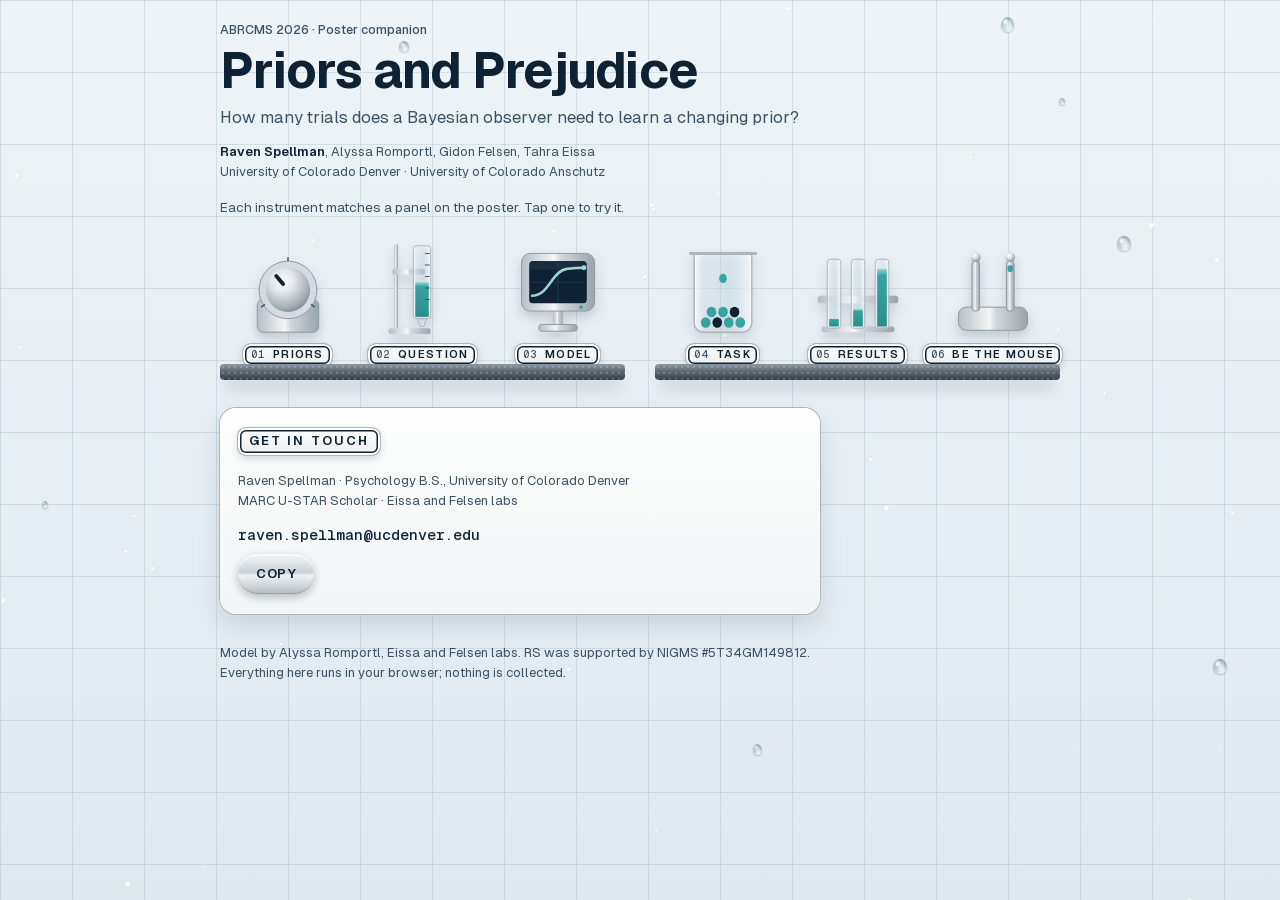
==== commit 7cb40cd7: "Harden the companion: self-host fonts, legible mobile charts, consistent copy - Self-host Geist and " ====
--- a/index.html
+++ b/index.html
@@ -5,7 +5,7 @@
 <meta name="viewport" content="width=device-width,initial-scale=1,viewport-fit=cover">
 <meta name="description" content="Poster companion for Priors and Prejudice (ABRCMS 2026): hands-on Bayesian observer stations.">
 <title>Priors and Prejudice</title>
-<link rel="stylesheet" href="https://fonts.googleapis.com/css2?family=Geist:wght@400;500;600;700&family=Geist+Mono:wght@400;500;600&display=swap">
+<link rel="icon" href="data:,">
 <link rel="stylesheet" href="wetlab.css">
 </head>
 <body>
@@ -189,7 +189,7 @@
     <div class="shelfrow">
       <button class="obj" data-go="s4" aria-label="04 Simulated task"><svg viewBox="0 0 100 100" aria-hidden="true"><use href="#i-beaker"/></svg><span class="plate"><span class="n">04</span>Task</span></button>
       <button class="obj" data-go="s5" aria-label="05 Preliminary results"><svg viewBox="0 0 100 100" aria-hidden="true"><use href="#i-rack"/></svg><span class="plate"><span class="n">05</span>Results</span></button>
-      <button class="obj" data-go="s6" aria-label="06 Takeaway and be the mouse"><svg viewBox="0 0 100 100" aria-hidden="true"><use href="#i-spouts"/></svg><span class="plate"><span class="n">06</span>Be the mouse</span></button>
+      <button class="obj" data-go="s6" aria-label="06 Be the mouse"><svg viewBox="0 0 100 100" aria-hidden="true"><use href="#i-spouts"/></svg><span class="plate"><span class="n">06</span>Be the mouse</span></button>
     </div>
     <div class="shelf"></div>
   </div>
@@ -200,7 +200,7 @@
     <p class="role">Raven Spellman · Psychology B.S., University of Colorado Denver<br>MARC U-STAR Scholar · Eissa and Felsen labs</p>
     <div class="mail"><span class="addr" id="addr">raven.spellman@ucdenver.edu</span><button class="chrome" id="copy" type="button" style="padding:12px 18px;font-size:13px">COPY</button></div>
   </div>
-  <p class="cap">Model by Alyssa Romportl, Eissa and Felsen labs. Supported by the NIH MARC U-STAR program, T34GM149812. Everything here runs on your phone; nothing is collected.</p>
+  <p class="cap">Model by Alyssa Romportl, Eissa and Felsen labs. RS was supported by NIGMS #5T34GM149812. Everything here runs in your browser; nothing is collected.</p>
 </section>
 
 <!-- ===================== 01 ===================== -->
@@ -248,9 +248,9 @@
         <div class="dripstrip" id="drip2" aria-label="Trials so far"></div>
       </div>
     </div>
-    <div class="row"><button class="key" id="run2">Run the trials</button><span class="cap" id="res2"></span></div>
-  </div>
-  <p class="insight" id="ins2" hidden><b>What you just saw</b>About 6 to 10 trials, a biased block is learned fast. The poster asks the harder half: once the block turns neutral, how long until the old bias fades?</p>
+    <div class="row"><button class="key" id="run2">Run the trials</button><span class="cap" id="res2" aria-live="polite"></span></div>
+  </div>
+  <p class="insight" id="ins2" aria-live="polite" hidden><b>What you just saw</b>About 6 to 10 trials, a biased block is learned fast. The poster asks the harder half: once the block turns neutral, how long until the old bias fades?</p>
   <div class="next"><button class="chrome" data-go="s1">← 01</button><button class="chrome" data-go="s3">Next: the model →</button></div>
 </section>
 
@@ -292,7 +292,7 @@
     <p class="steptext" id="res4" style="min-height:48px"></p>
     <div class="row"><button class="chrome" id="new4">New hidden block</button></div>
   </div>
-  <p class="insight" id="ins4" hidden><b>What you just saw</b>The mouse never sees the label. It has to infer the block from trials, just like you did.</p>
+  <p class="insight" id="ins4" aria-live="polite" hidden><b>What you just saw</b>The mouse never sees the label. It has to infer the block from trials, just like you did.</p>
   <div class="next"><button class="chrome" data-go="s3">← 03</button><button class="chrome" data-go="s5">Next: results →</button></div>
 </section>
 
@@ -300,7 +300,7 @@
 <section id="s5" class="station stack" hidden>
   <div class="bar"><button class="glassbtn" data-go="home" aria-label="Back to the shelf">←</button><span class="plate"><span class="n">05</span>Results</span></div>
   <div class="head"><h2 class="title">A bias forms, then fades</h2>
-  <p class="lede">Pull the lever to run 2,000 mice twice: entering an 80/20 block, then after that block turns 50/50. The curve is the share that choose the biased side.</p></div>
+  <p class="lede">Pull the lever to run 2,000 simulated mice twice: entering an 80/20 block, then after that block turns 50/50. The curve is the share that choose the biased side.</p></div>
   <div class="instrument">
     <div class="s5grid">
       <button class="lever" id="lever" aria-label="Pull the lever to run 2,000 simulated mice"><span class="slot"></span><span class="handle"></span><span class="lab">PULL</span></button>
@@ -313,13 +313,13 @@
       </div>
     </div>
   </div>
-  <p class="insight" id="ins5" hidden><b>What you just saw</b>The observer settles into a bias about twice as fast as it lets one go. Once the block turns neutral the old bias lingers about 11 trials, so shedding a bias, not forming it, sets how long a block needs to be.</p>
+  <p class="insight" id="ins5" aria-live="polite" hidden><b>What you just saw</b>The observer settles into a bias about twice as fast as it lets one go. Once the block turns neutral the old bias lingers about 11 trials, so shedding a bias, not forming it, sets how long a block needs to be.</p>
   <div class="next"><button class="chrome" data-go="s4">← 04</button><button class="chrome" data-go="s6">Next: be the mouse →</button></div>
 </section>
 
 <!-- ===================== 06 ===================== -->
 <section id="s6" class="station stack" hidden>
-  <div class="bar"><button class="glassbtn" data-go="home" aria-label="Back to the shelf">←</button><span class="plate"><span class="n">06</span>Takeaway</span></div>
+  <div class="bar"><button class="glassbtn" data-go="home" aria-label="Back to the shelf">←</button><span class="plate"><span class="n">06</span>Be the mouse</span></div>
   <div class="sheet paper"><p class="prompt">A Bayesian observer picks up a bias in about 6 trials but needs about 11 to let it go once the block turns neutral, so block length is set by the slower, fading side. Next: run the mice and record neural activity cell by cell, to test whether real biases form and shed this fast.</p></div>
   <div class="head"><h2 class="title">Be the mouse</h2>
   <p class="lede">20 trials in a hidden block. Watch the grating, then lick left or right. The observer plays the same trials.</p></div>
--- a/wetlab.css
+++ b/wetlab.css
@@ -1,5 +1,8 @@
 /* Wet Lab materials for the poster companion. Day room, liquid: Teal. One look for every viewer, to match the
    printed poster. Layout: one phone column; each station is a single screen holding one instrument. */
+/* Self-hosted so the page makes no third-party request (Geist, SIL OFL 1.1, fonts/Geist-OFL.txt). */
+@font-face{font-family:'Geist';font-style:normal;font-weight:400 700;font-display:swap;src:url('fonts/Geist-Variable.woff2') format('woff2')}
+@font-face{font-family:'Geist Mono';font-style:normal;font-weight:400 600;font-display:swap;src:url('fonts/GeistMono-Variable.woff2') format('woff2')}
 :root,:root:not([data-theme="light"]),:root[data-theme="dark"]{
   --wall-a:#eef4f7; --wall-b:#dde8ef; --grout:rgba(110,145,165,.2);
   --ink:#0e2233; --ink2:#3a5264; --ink3:#5a6b78;
@@ -81,6 +84,7 @@
 .stack{display:flex;flex-direction:column;gap:16px}
 .row{display:flex;gap:12px;align-items:center;flex-wrap:wrap}
 .cap{font:400 12.5px/1.4 var(--mono);color:var(--ink2)}
+p.cap{font-family:var(--display);font-size:13px;line-height:1.5}   /* running colophon reads as prose, not a gauge label */
 .next{display:flex;justify-content:space-between;gap:12px;margin-top:6px}
 
 @media (prefers-reduced-motion:reduce){*{transition:none!important;animation:none!important}}
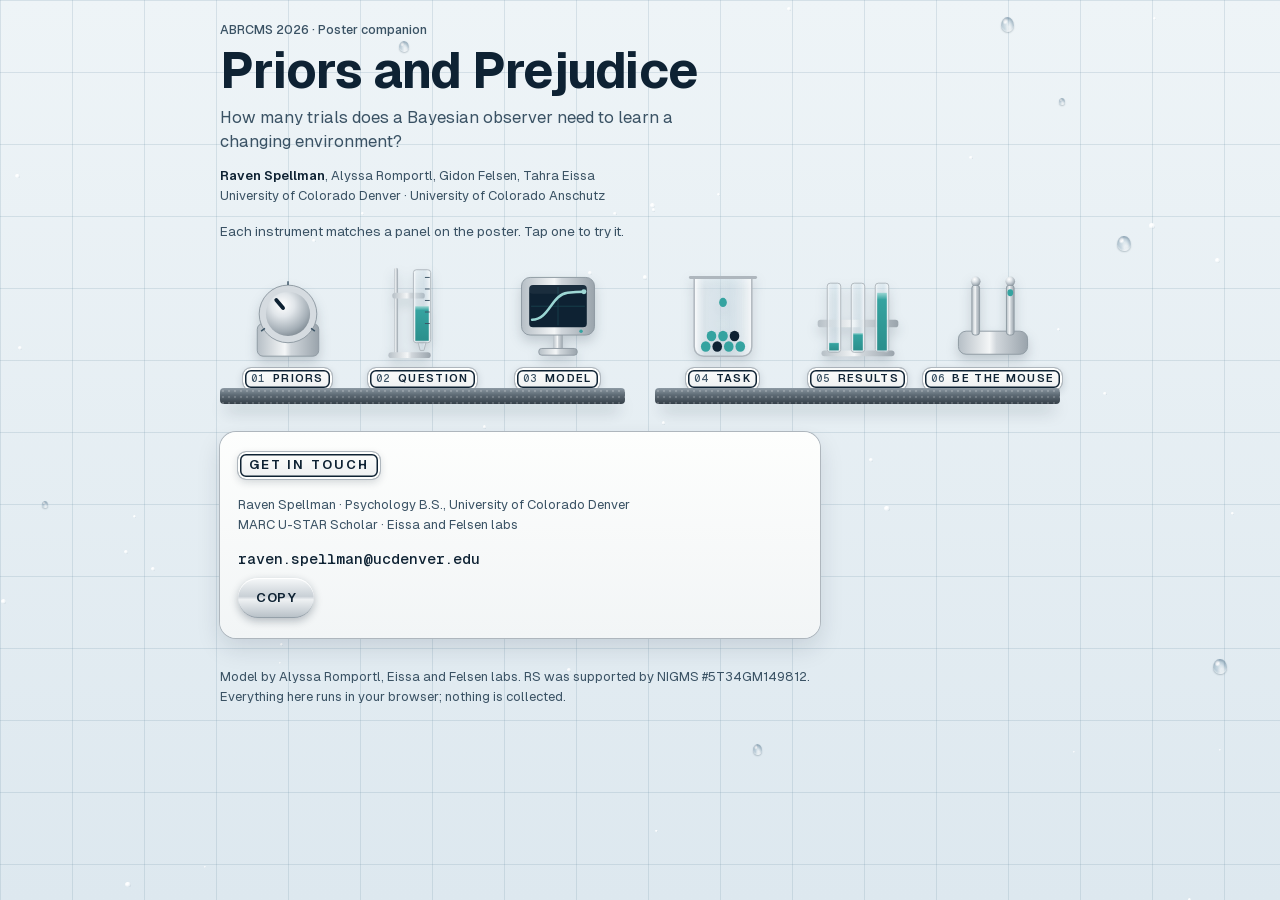
==== commit f78595f5: "Match the poster title: changing environment Co-Authored-By: Claude Opus 5.5 <noreply@anthropic.com>" ====
--- a/index.html
+++ b/index.html
@@ -172,7 +172,7 @@
   <header>
     <p class="eyebrow">ABRCMS 2026 · Poster companion</p>
     <h1 class="title">Priors and Prejudice</h1>
-    <p class="lede">How many trials does a Bayesian observer need to learn a changing prior?</p>
+    <p class="lede">How many trials does a Bayesian observer need to learn a changing environment?</p>
     <p class="by"><b>Raven Spellman</b>, Alyssa Romportl, Gidon Felsen, Tahra Eissa<br>University of Colorado Denver · University of Colorado Anschutz</p>
   </header>
   <p class="howto">Each instrument matches a panel on the poster. Tap one to try it.</p>
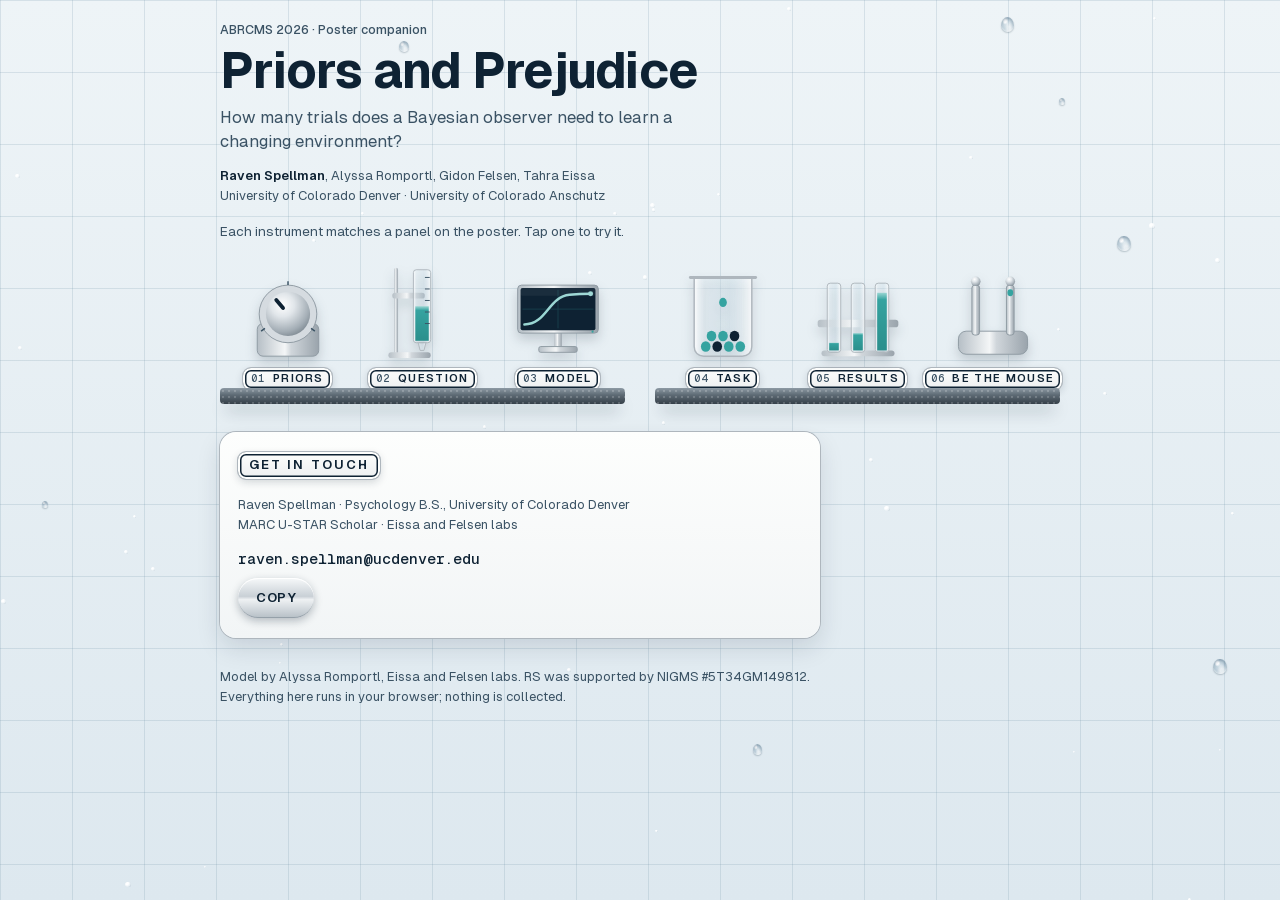
==== commit de707230: "Shelf: 03 monitor icon is the same 16:9 chrome monitor Co-Authored-By: Claude Opus 5.5 <noreply@anth" ====
--- a/index.html
+++ b/index.html
@@ -35,6 +35,34 @@
 .s1grid{display:grid;grid-template-columns:1fr 92px;gap:14px;align-items:stretch}
 .window{border-radius:14px;overflow:hidden;background:#7d8790;box-shadow:inset 0 0 0 3px var(--steel1),inset 0 0 0 4.5px var(--steel2),0 4px 10px rgba(14,34,51,.18);aspect-ratio:4/3;width:100%;max-width:100%}
 .window canvas{width:100%;height:100%;display:block}
+.window.is3d #g6{display:none}
+.window.is3d .bm3d{cursor:pointer;touch-action:manipulation}
+#cap6{margin:-6px 0 0}
+/* 06 in 3D: the tiled wall behind the rig (wetlab.css grout), the trial line on an enamel plate */
+#win6.is3d{background:linear-gradient(var(--grout) 1px,transparent 1px) 0 0/72px 72px,linear-gradient(90deg,var(--grout) 1px,transparent 1px) 0 0/72px 72px,linear-gradient(180deg,var(--wall-a),var(--wall-b))}
+#cnt6.plate{align-self:flex-start}
+/* cohesion: 01's grating in the same 16:9 chrome monitor as 06 (steelG bezel, narrow neck, flat base) */
+.monitor{display:flex;flex-direction:column;align-items:center;width:100%}
+.monitor .bezel{width:100%;padding:5px;border-radius:9px;background:linear-gradient(90deg,#b6bfc6 0%,#f4f6f7 45%,#d0d6db 55%,#9aa4ac 100%);box-shadow:inset 0 0 0 1px #8f9aa3,0 4px 10px rgba(14,34,51,.18)}
+.monitor .bezel canvas{display:block;width:100%;aspect-ratio:16/9;border-radius:4px;background:#7d8790}
+.monitor .neck{width:12%;height:14px;background:linear-gradient(90deg,#b6bfc6 0%,#f4f6f7 45%,#d0d6db 55%,#9aa4ac 100%)}
+.monitor .foot{width:46%;height:7px;border-radius:3px;background:linear-gradient(90deg,#b6bfc6 0%,#f4f6f7 45%,#d0d6db 55%,#9aa4ac 100%);box-shadow:inset 0 0 0 1px #8f9aa3}
+/* cohesion: 03's spouts as chrome hairpins, lit on the choice, a teal drop when rewarded */
+.spouts .spout{width:auto;height:auto;border-radius:0;background:none;box-shadow:none;display:flex;flex-direction:column;align-items:center;gap:4px}
+.spouts .spout svg{width:40px;height:52px;overflow:visible}
+.spouts .spout .tube{fill:none;stroke:#8f9aa3;stroke-width:6;stroke-linecap:round}
+.spouts .spout .tubehi{fill:none;stroke:url(#steelG);stroke-width:4;stroke-linecap:round}
+.spouts .spout .tip{fill:#d5dbe0;transition:fill .2s}
+.spouts .spout .wetdrop{fill:url(#liqG);opacity:0;transform:translateY(-6px);transition:opacity .25s,transform .35s var(--slosh)}
+.spouts .spout b{font:600 13px var(--mono);color:var(--ink2);padding:2px 8px;border-radius:6px}
+.spouts .spout.lit{background:none;color:inherit;box-shadow:none}
+.spouts .spout.lit .tip{fill:var(--tint)}
+.spouts .spout.lit b{background:var(--ink);color:var(--en1)}
+.spouts .spout.wet .wetdrop{opacity:1;transform:none}
+/* cohesion: 06's loupe glass is the vessels' .glass, laid over the 3D lens */
+#win6{position:relative}
+#win6 .bm-loupe{position:absolute;border-radius:50%;pointer-events:none}
+
 .knobrow{display:flex;align-items:center;gap:16px}
 .knob{position:relative;width:108px;height:108px;flex:none;border-radius:50%;touch-action:none;cursor:grab;
   background:radial-gradient(circle at 38% 30%,#ffffff 0 10%,#e3e8eb 30%,#a9b3ba 72%,#8a959d 100%);
@@ -211,7 +239,7 @@
   <div class="instrument">
     <div class="s1grid">
       <div class="stack" style="gap:14px">
-        <div class="window"><canvas id="g1" width="320" height="240" aria-label="Drifting grating"></canvas></div>
+        <div class="monitor"><div class="bezel"><canvas id="g1" width="426" height="240" aria-label="Drifting grating"></canvas></div><i class="neck"></i><i class="foot"></i></div>
         <div class="knobrow">
           <div class="knob" id="knob" role="slider" tabindex="0" aria-label="Contrast" aria-valuemin="0" aria-valuemax="100" aria-valuenow="100"><span class="knobring"></span></div>
           <div class="knobread"><span class="cap">contrast</span><span class="big" id="k-val">1.00</span><span class="cap" id="k-word">strong</span></div>
@@ -268,7 +296,7 @@
       <div class="vessel" id="v4"><div class="glass"><i class="liq" id="l4" style="--lv:0%;--c:#0e2233"></i></div><span class="nm">choice</span><span class="val" id="vv4">·</span></div>
     </div>
     <div class="evscale" id="evs"><span class="mid"></span><span class="lab" style="left:10px">looks left</span><span class="lab" style="right:10px">looks right</span><span class="evdrop" id="evd"></span></div>
-    <div class="spouts"><span class="spout" id="spL">L</span><span class="spout" id="spR">R</span></div>
+    <div class="spouts"><span class="spout" id="spL"><svg viewBox="0 0 40 52" aria-hidden="true"><path class="tube" d="M12 2V30c0 9 16 9 16 0V16"/><path class="tubehi" d="M12 2V30c0 9 16 9 16 0V16"/><circle class="tip" cx="28" cy="15" r="2.6"/><circle class="wetdrop" cx="28" cy="20" r="4.6"/></svg><b>L</b></span><span class="spout" id="spR"><svg viewBox="0 0 40 52" aria-hidden="true"><path class="tube" d="M12 2V30c0 9 16 9 16 0V16"/><path class="tubehi" d="M12 2V30c0 9 16 9 16 0V16"/><circle class="tip" cx="28" cy="15" r="2.6"/><circle class="wetdrop" cx="28" cy="20" r="4.6"/></svg><b>R</b></span></div>
     <p class="steptext" id="st3"></p>
     <div class="row"><button class="key" id="step3">Step ▸</button><button class="chrome" id="new3">New trial</button></div>
   </div>
@@ -325,7 +353,8 @@
   <p class="lede">20 trials in a hidden block. Watch the grating, then lick left or right. The observer plays the same trials.</p></div>
   <div class="instrument">
     <div class="window flash" id="win6"><canvas id="g6" width="320" height="240" aria-label="Grating for this trial"></canvas></div>
-    <div class="counter" id="cnt6">Tap Start</div>
+    <p class="cap" id="cap6" hidden>The lab's rig, simplified</p>
+    <div class="counter plate" id="cnt6">Tap Start</div>
     <div class="gamebtns"><button class="spout" id="lickL" disabled>← LEFT</button><button class="spout" id="lickR" disabled>RIGHT →</button></div>
     <div class="row"><button class="key" id="start6">Start</button></div>
     <div class="score" id="score6" hidden>
@@ -348,7 +377,7 @@
     <linearGradient id="steelG" x1="0" x2="1"><stop offset="0" stop-color="#b6bfc6"/><stop offset=".45" stop-color="#f4f6f7"/><stop offset=".55" stop-color="#d0d6db"/><stop offset="1" stop-color="#9aa4ac"/></linearGradient>
     <symbol id="i-dial" viewBox="0 0 100 100"><rect x="18" y="62" width="64" height="34" rx="6" fill="url(#steelG)" stroke="#8f9aa3"/><circle cx="50" cy="52" r="30" fill="#d5dbe0" stroke="#8f9aa3"/><circle cx="50" cy="52" r="23" fill="url(#chromeG)"/><rect x="48" y="31" width="4" height="15" rx="2" fill="#0e2233" transform="rotate(-40 50 52)"/><g stroke="#3a5264" stroke-width="1.5"><line x1="22" y1="70" x2="26" y2="67"/><line x1="78" y1="70" x2="74" y2="67"/><line x1="50" y1="18" x2="50" y2="22"/></g></symbol>
     <symbol id="i-burette" viewBox="0 0 100 100"><rect x="20" y="4" width="4" height="92" rx="2" fill="url(#steelG)"/><rect x="14" y="92" width="44" height="6" rx="3" fill="url(#steelG)"/><rect x="18" y="30" width="34" height="6" rx="3" fill="url(#steelG)"/><rect x="40" y="6" width="18" height="76" rx="3" fill="url(#glassG)" stroke="#aeb6bd"/><rect x="42" y="44" width="14" height="36" fill="url(#liqG)"/><path d="M45 82h8l-2 8h-4z" fill="url(#glassG)" stroke="#aeb6bd"/><g stroke="#3a5264" stroke-width="1"><line x1="52" y1="14" x2="57" y2="14"/><line x1="52" y1="26" x2="57" y2="26"/><line x1="52" y1="38" x2="57" y2="38"/><line x1="52" y1="50" x2="57" y2="50"/><line x1="52" y1="62" x2="57" y2="62"/></g></symbol>
-    <symbol id="i-screen" viewBox="0 0 100 100"><rect x="45" y="73" width="10" height="15" fill="url(#steelG)"/><rect x="30" y="88" width="40" height="7" rx="3" fill="url(#steelG)" stroke="#8f9aa3"/><rect x="12" y="14" width="76" height="60" rx="9" fill="url(#steelG)" stroke="#8f9aa3"/><rect x="20" y="22" width="60" height="44" rx="4" fill="#0e2233"/><g stroke="#35a3a0" stroke-width="1" opacity=".22"><line x1="50" y1="24" x2="50" y2="64"/><line x1="22" y1="44" x2="78" y2="44"/></g><path d="M23 58C41 58 43 32 60 30 69 29 73 29 77 29" fill="none" stroke="#9ad6d3" stroke-width="2.6" stroke-linecap="round" stroke-linejoin="round"/><circle cx="77" cy="29" r="2.6" fill="#9ad6d3"/><rect x="20" y="22" width="60" height="9" rx="4" fill="#fff" opacity=".05"/><circle cx="74" cy="70" r="1.8" fill="#35a3a0"/></symbol>
+    <symbol id="i-screen" viewBox="0 0 100 100"><rect x="46" y="72" width="8" height="14" fill="url(#steelG)"/><rect x="30" y="86" width="40" height="6" rx="2" fill="url(#steelG)" stroke="#8f9aa3"/><rect x="8" y="22" width="84" height="50" rx="4" fill="url(#steelG)" stroke="#8f9aa3"/><rect x="11" y="25" width="78" height="44" rx="2" fill="#0e2233"/><g stroke="#35a3a0" stroke-width="1" opacity=".22"><line x1="50" y1="27" x2="50" y2="67"/><line x1="13" y1="47" x2="87" y2="47"/></g><path d="M15 63C38 63 40 34 62 32 72 31 78 31 84 31" fill="none" stroke="#9ad6d3" stroke-width="2.6" stroke-linecap="round" stroke-linejoin="round"/><circle cx="84" cy="31" r="2.6" fill="#9ad6d3"/><rect x="11" y="25" width="78" height="8" rx="2" fill="#fff" opacity=".05"/><circle cx="86" cy="70.5" r="1.1" fill="#35a3a0"/></symbol>
     <symbol id="i-beaker" viewBox="0 0 100 100"><path d="M20 14h60v72c0 6-4 10-10 10H30c-6 0-10-4-10-10z" fill="url(#glassG)" stroke="#aeb6bd" stroke-width="1.5"/><path d="M16 14h68" stroke="#aeb6bd" stroke-width="3" stroke-linecap="round"/><g><ellipse cx="32" cy="86" rx="5" ry="5.5" fill="#35a3a0"/><ellipse cx="44" cy="86" rx="5" ry="5.5" fill="#0e2233"/><ellipse cx="56" cy="86" rx="5" ry="5.5" fill="#35a3a0"/><ellipse cx="68" cy="86" rx="5" ry="5.5" fill="#35a3a0"/><ellipse cx="38" cy="75" rx="5" ry="5.5" fill="#35a3a0"/><ellipse cx="50" cy="75" rx="5" ry="5.5" fill="#35a3a0"/><ellipse cx="62" cy="75" rx="5" ry="5.5" fill="#0e2233"/><ellipse cx="50" cy="40" rx="4" ry="4.8" fill="#35a3a0"/></g></symbol>
     <symbol id="i-rack" viewBox="0 0 100 100"><rect x="8" y="58" width="84" height="8" rx="3" fill="url(#steelG)"/><rect x="12" y="90" width="76" height="6" rx="3" fill="url(#steelG)"/><g><rect x="18" y="20" width="14" height="72" rx="3" fill="url(#glassG)" stroke="#aeb6bd"/><rect x="20" y="82" width="10" height="8" fill="url(#liqG)"/><rect x="43" y="20" width="14" height="72" rx="3" fill="url(#glassG)" stroke="#aeb6bd"/><rect x="45" y="72" width="10" height="18" fill="url(#liqG)"/><rect x="68" y="20" width="14" height="72" rx="3" fill="url(#glassG)" stroke="#aeb6bd"/><rect x="70" y="30" width="10" height="60" fill="url(#liqG)"/></g></symbol>
     <symbol id="i-spouts" viewBox="0 0 100 100"><rect x="14" y="70" width="72" height="24" rx="8" fill="url(#steelG)" stroke="#8f9aa3"/><rect x="28" y="22" width="8" height="52" rx="3" fill="url(#steelG)" stroke="#8f9aa3"/><rect x="64" y="22" width="8" height="52" rx="3" fill="url(#steelG)" stroke="#8f9aa3"/><path d="M28 22c0-8 8-8 8 0" fill="url(#steelG)"/><circle cx="32" cy="18" r="5" fill="url(#chromeG)"/><circle cx="68" cy="18" r="5" fill="url(#chromeG)"/><ellipse cx="68" cy="30" rx="3" ry="3.6" fill="#35a3a0"/></symbol>
